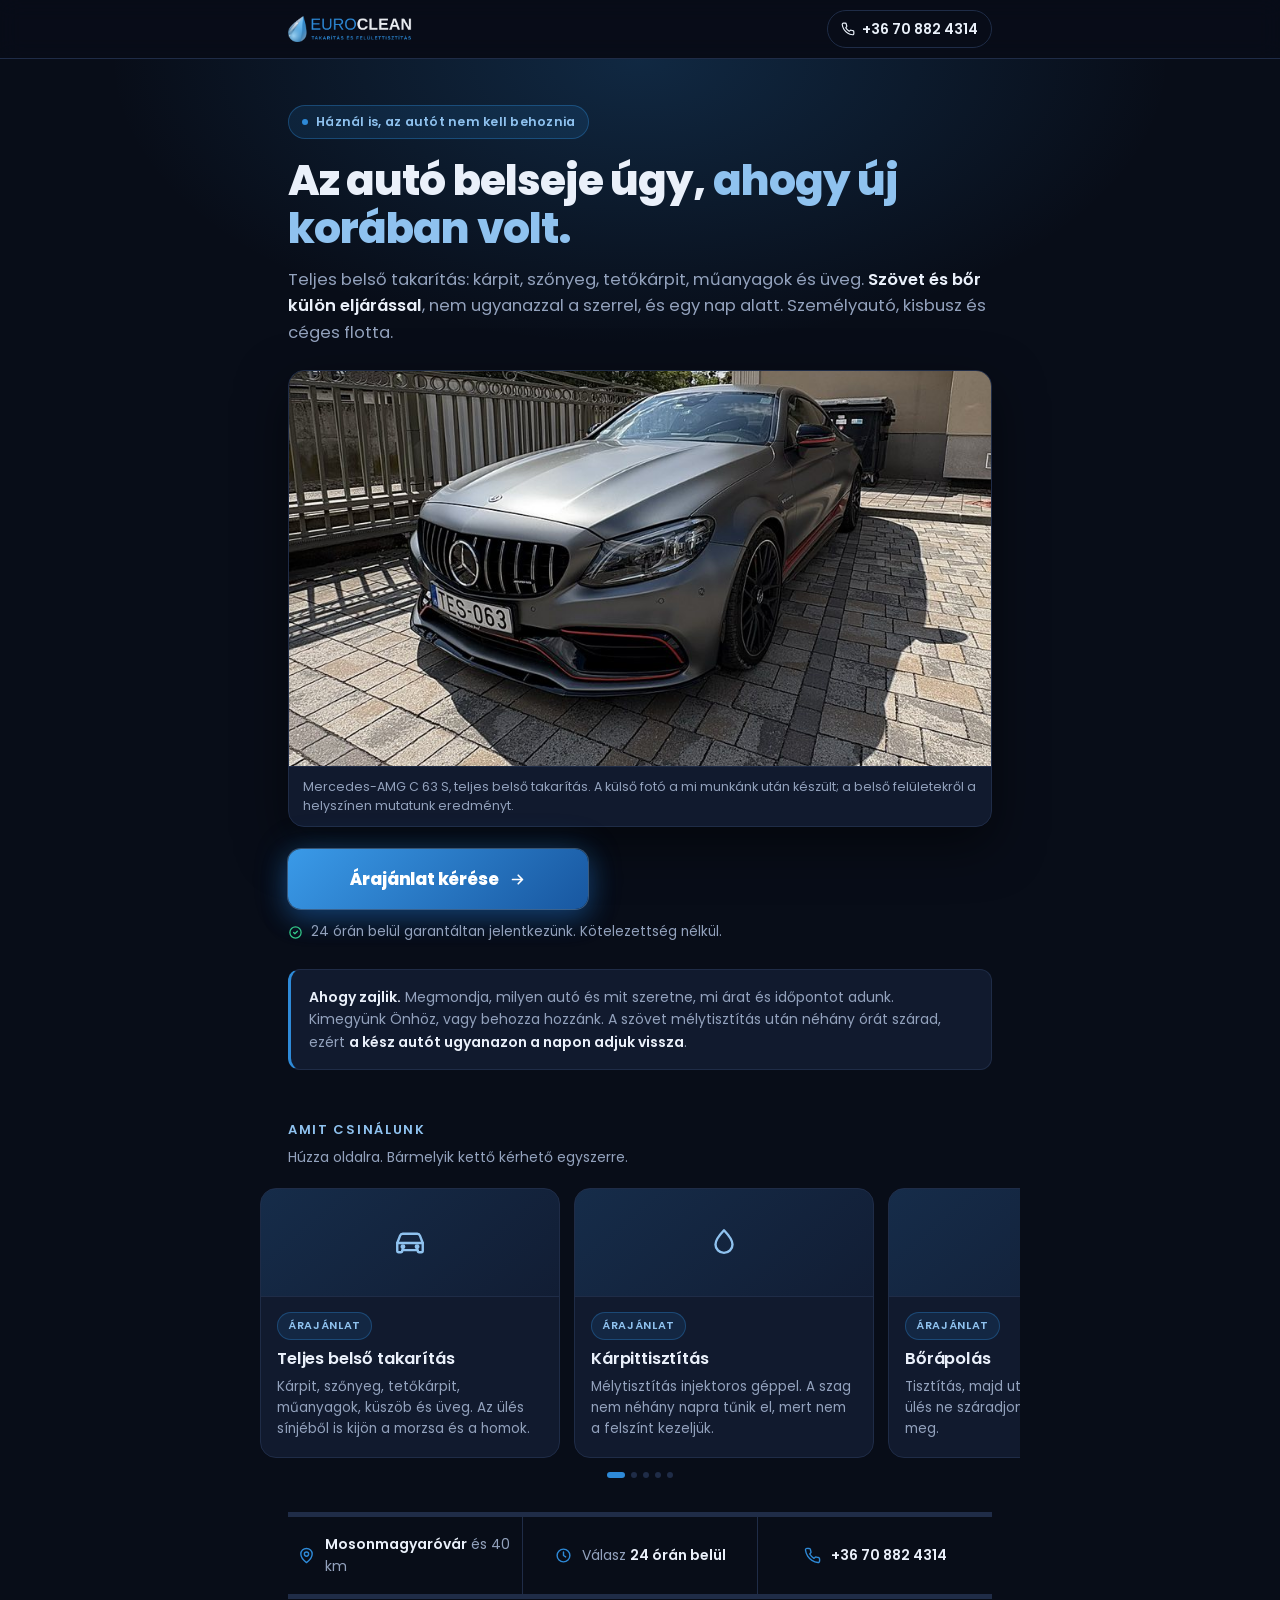
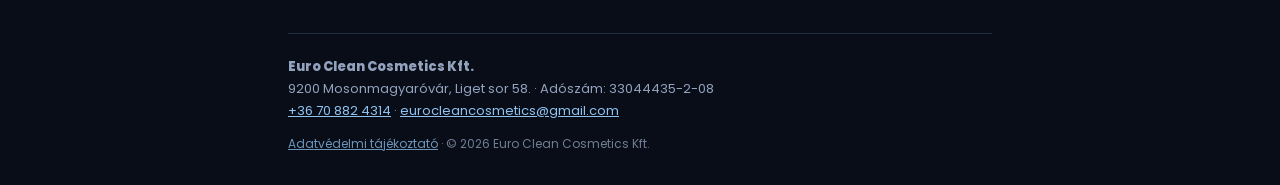
==== auto/index.html @ bf10196d "Add two Meta ad landing pages with CRM lead capture /tisztitas serves the felulet- and lakas- ad set" ====
<!DOCTYPE html>
<html lang="hu">
<head>
<meta charset="utf-8">
<meta name="viewport" content="width=device-width, initial-scale=1">
<title>Autó belső takarítás és kárpittisztítás — Euro Clean Cosmetics</title>
<meta name="description" content="Teljes belső takarítás szövetre és bőrre, külön eljárással, egy nap alatt. Háznál is: az autót nem kell behoznia. Mosonmagyaróvár és 40 km-es körzete.">
<meta name="robots" content="noindex, follow">
<meta name="theme-color" content="#080d18">
<meta property="og:type" content="website">
<meta property="og:title" content="Az autó belseje úgy, ahogy új korában volt">
<meta property="og:description" content="Teljes belső takarítás, szövet és bőr külön eljárással, egy nap alatt. Háznál is.">
<meta property="og:image" content="/img/auto.jpg">
<link rel="preload" href="/assets/fonts/poppins-800-latin-ext.woff2" as="font" type="font/woff2" crossorigin>
<link rel="preload" href="/assets/fonts/poppins-400-latin-ext.woff2" as="font" type="font/woff2" crossorigin>
<link rel="stylesheet" href="/assets/lp.css">
</head>
<body data-page="lp-auto">

<header class="topbar">
  <div class="wrap">
    <img src="/img/logo.png" alt="Euro Clean Cosmetics" width="120" height="26">
    <a class="tel" href="tel:+36708824314">
      <svg viewBox="0 0 24 24" fill="none" stroke="currentColor" stroke-width="2" stroke-linecap="round" stroke-linejoin="round"><path d="M22 16.9v3a2 2 0 0 1-2.2 2 19.8 19.8 0 0 1-8.6-3.1 19.5 19.5 0 0 1-6-6A19.8 19.8 0 0 1 2.1 4.2 2 2 0 0 1 4.1 2h3a2 2 0 0 1 2 1.7c.1 1 .4 1.9.7 2.8a2 2 0 0 1-.5 2.1L8.1 9.9a16 16 0 0 0 6 6l1.3-1.2a2 2 0 0 1 2.1-.5c.9.3 1.8.6 2.8.7a2 2 0 0 1 1.7 2z"/></svg>
      +36 70 882 4314
    </a>
  </div>
</header>

<main>

  <!-- ── hero ────────────────────────────────────────────────────────────── -->
  <section class="hero">
    <div class="wrap">
      <span class="badge alt"><span class="dot"></span> Háznál is, az autót nem kell behoznia</span>

      <h1>Az autó belseje úgy, <em>ahogy új korában volt.</em></h1>

      <p class="lede">
        Teljes belső takarítás: kárpit, szőnyeg, tetőkárpit, műanyagok és üveg.
        <strong>Szövet és bőr külön eljárással</strong>, nem ugyanazzal a szerrel, és
        egy nap alatt. Személyautó, kisbusz és céges flotta.
      </p>

      <figure class="shot">
        <img src="/img/auto.jpg" alt="Mercedes-AMG C 63 S coupé teljes belső takarítás után" width="1080" height="675" fetchpriority="high">
        <figcaption class="cap">Mercedes-AMG C 63 S, teljes belső takarítás. A külső fotó a mi munkánk után készült; a belső felületekről a helyszínen mutatunk eredményt.</figcaption>
      </figure>

      <button class="cta" data-open type="button">
        Árajánlat kérése
        <svg viewBox="0 0 24 24" fill="none" stroke="currentColor" stroke-width="2.4" stroke-linecap="round" stroke-linejoin="round"><path d="M5 12h14M13 6l6 6-6 6"/></svg>
      </button>

      <p class="under-cta">
        <svg viewBox="0 0 24 24" fill="none" stroke="currentColor" stroke-width="2" stroke-linecap="round" stroke-linejoin="round"><path d="M9 12l2 2 4-4"/><circle cx="12" cy="12" r="9"/></svg>
        24 órán belül garantáltan jelentkezünk. Kötelezettség nélkül.
      </p>

      <p class="note alt">
        <b>Ahogy zajlik.</b> Megmondja, milyen autó és mit szeretne, mi árat és időpontot
        adunk. Kimegyünk Önhöz, vagy behozza hozzánk. A szövet mélytisztítás után néhány
        órát szárad, ezért <b>a kész autót ugyanazon a napon adjuk vissza</b>.
      </p>
    </div>
  </section>

  <!-- ── karusszel ───────────────────────────────────────────────────────── -->
  <section class="sec">
    <div class="wrap">
      <div class="sec-head">
        <h2>Amit csinálunk</h2>
        <p>Húzza oldalra. Bármelyik kettő kérhető egyszerre.</p>
      </div>

      <div class="rail">

        <article class="card">
          <div class="icon">
            <svg viewBox="0 0 24 24" fill="none" stroke="currentColor" stroke-width="1.7" stroke-linecap="round" stroke-linejoin="round"><path d="M3 12l2-5.2A2 2 0 0 1 6.9 5.5h10.2a2 2 0 0 1 1.9 1.3L21 12v5.5a1 1 0 0 1-1 1h-1.5a1 1 0 0 1-1-1V17H6.5v.5a1 1 0 0 1-1 1H4a1 1 0 0 1-1-1z"/><path d="M3 12h18"/><circle cx="7" cy="14.6" r=".9"/><circle cx="17" cy="14.6" r=".9"/></svg>
          </div>
          <div class="body">
            <span class="tag quote">Árajánlat</span>
            <h3>Teljes belső takarítás</h3>
            <p>Kárpit, szőnyeg, tetőkárpit, műanyagok, küszöb és üveg. Az ülés sínjéből is kijön a morzsa és a homok.</p>
          </div>
        </article>

        <article class="card">
          <div class="icon">
            <svg viewBox="0 0 24 24" fill="none" stroke="currentColor" stroke-width="1.7" stroke-linecap="round" stroke-linejoin="round"><path d="M12 3s6 6.3 6 10a6 6 0 0 1-12 0c0-3.7 6-10 6-10z"/></svg>
          </div>
          <div class="body">
            <span class="tag quote">Árajánlat</span>
            <h3>Kárpittisztítás</h3>
            <p>Mélytisztítás injektoros géppel. A szag nem néhány napra tűnik el, mert nem a felszínt kezeljük.</p>
          </div>
        </article>

        <article class="card">
          <div class="icon">
            <svg viewBox="0 0 24 24" fill="none" stroke="currentColor" stroke-width="1.7" stroke-linecap="round" stroke-linejoin="round"><path d="M12 3l7 3v5.5c0 4.3-2.9 8.2-7 9.5-4.1-1.3-7-5.2-7-9.5V6z"/><path d="M9.2 12.2l2 2 3.6-3.9"/></svg>
          </div>
          <div class="body">
            <span class="tag quote">Árajánlat</span>
            <h3>Bőrápolás</h3>
            <p>Tisztítás, majd utána ápolás, hogy az ülés ne száradjon ki és ne repedezzen meg.</p>
          </div>
        </article>

        <article class="card">
          <div class="icon">
            <svg viewBox="0 0 24 24" fill="none" stroke="currentColor" stroke-width="1.7" stroke-linecap="round" stroke-linejoin="round"><path d="M11 3.5l1.7 4.3 4.3 1.7-4.3 1.7L11 15.5 9.3 11.2 5 9.5l4.3-1.7z"/><path d="M18.3 14.6l.8 2 2 .8-2 .8-.8 2-.8-2-2-.8 2-.8z"/></svg>
          </div>
          <div class="body">
            <span class="tag quote">Árajánlat</span>
            <h3>Külső-belső csomag</h3>
            <p>Külső mosás, felnik és ablakok a teljes belsővel együtt. Személyautó, kisbusz és furgon.</p>
          </div>
        </article>

        <article class="card">
          <div class="icon">
            <svg viewBox="0 0 24 24" fill="none" stroke="currentColor" stroke-width="1.7" stroke-linecap="round" stroke-linejoin="round"><path d="M2 7h11v9.5H2z"/><path d="M13 10.2h4l3 3v3.3h-7z"/><circle cx="6.6" cy="17.6" r="1.7"/><circle cx="17" cy="17.6" r="1.7"/></svg>
          </div>
          <div class="body">
            <span class="tag quote">Árajánlat</span>
            <h3>Céges flotta</h3>
            <p>A Top Cool Kft. flottáját is mi takarítjuk. Több autó egy kiszállással, céges számlával.</p>
          </div>
        </article>

      </div>
      <div class="dots"></div>

      <div class="band">
        <div>
          <svg viewBox="0 0 24 24" fill="none" stroke="currentColor" stroke-width="2" stroke-linecap="round" stroke-linejoin="round"><path d="M20 10c0 6-8 12-8 12s-8-6-8-12a8 8 0 0 1 16 0z"/><circle cx="12" cy="10" r="3"/></svg>
          <span><b>Mosonmagyaróvár</b> és 40 km</span>
        </div>
        <div>
          <svg viewBox="0 0 24 24" fill="none" stroke="currentColor" stroke-width="2" stroke-linecap="round" stroke-linejoin="round"><circle cx="12" cy="12" r="9"/><path d="M12 7v5l3 2"/></svg>
          <span>Válasz <b>24 órán belül</b></span>
        </div>
        <div>
          <svg viewBox="0 0 24 24" fill="none" stroke="currentColor" stroke-width="2" stroke-linecap="round" stroke-linejoin="round"><path d="M22 16.9v3a2 2 0 0 1-2.2 2 19.8 19.8 0 0 1-8.6-3.1 19.5 19.5 0 0 1-6-6A19.8 19.8 0 0 1 2.1 4.2 2 2 0 0 1 4.1 2h3a2 2 0 0 1 2 1.7c.1 1 .4 1.9.7 2.8a2 2 0 0 1-.5 2.1L8.1 9.9a16 16 0 0 0 6 6l1.3-1.2a2 2 0 0 1 2.1-.5c.9.3 1.8.6 2.8.7a2 2 0 0 1 1.7 2z"/></svg>
          <a href="tel:+36708824314"><b>+36 70 882 4314</b></a>
        </div>
      </div>
    </div>
  </section>

</main>

<footer>
  <div class="wrap">
    <div class="rule"></div>
    <strong>Euro Clean Cosmetics Kft.</strong><br>
    9200 Mosonmagyaróvár, Liget sor 58. &middot; Adószám: 33044435-2-08<br>
    <a href="tel:+36708824314">+36 70 882 4314</a> &middot;
    <a href="mailto:eurocleancosmetics@gmail.com">eurocleancosmetics@gmail.com</a>
    <p class="legal">
      <a href="/adatvedelem">Adatvédelmi tájékoztató</a> &middot;
      &copy; 2026 Euro Clean Cosmetics Kft.
    </p>
  </div>
</footer>

<div class="stick">
  <button class="cta" data-open type="button">
    Árajánlat kérése
    <svg viewBox="0 0 24 24" fill="none" stroke="currentColor" stroke-width="2.4" stroke-linecap="round" stroke-linejoin="round"><path d="M5 12h14M13 6l6 6-6 6"/></svg>
  </button>
</div>

<!-- ── űrlap ─────────────────────────────────────────────────────────────── -->
<div class="sheet" id="sheet" hidden role="dialog" aria-modal="true" aria-labelledby="sheet-title">
  <div class="box">

    <div class="sheet-head">
      <div>
        <h2 id="sheet-title">Árajánlat kérése</h2>
        <p>Négy adat, egy perc. <strong>24 órán belül garantáltan</strong> felvesszük Önnel a kapcsolatot.</p>
      </div>
      <button class="x" data-close type="button" aria-label="Bezárás">&times;</button>
    </div>

    <form id="lead" novalidate>
      <fieldset class="group">
        <legend>Mire kér ajánlatot?</legend>
        <div class="opts">
          <label><input type="radio" name="service" value="Teljes belső takarítás"><span>Teljes belső takarítás</span></label>
          <label><input type="radio" name="service" value="Kárpittisztítás"><span>Kárpittisztítás</span></label>
          <label><input type="radio" name="service" value="Külső-belső csomag"><span>Külső-belső csomag</span></label>
          <label><input type="radio" name="service" value="Céges flotta"><span>Céges flotta</span></label>
        </div>
      </fieldset>

      <div class="field">
        <label for="name">Név</label>
        <input id="name" name="name" type="text" autocomplete="name" placeholder="Kovács Anna" required>
      </div>

      <div class="field">
        <label for="phone">Telefonszám</label>
        <input id="phone" name="phone" type="tel" inputmode="tel" autocomplete="tel" placeholder="+36 30 123 4567" required>
      </div>

      <div class="field">
        <label for="city">Település</label>
        <input id="city" name="city" type="text" autocomplete="address-level2" placeholder="Mosonmagyaróvár" required>
      </div>

      <!-- Mézesbödön. Valódi ember nem tölt ki olyan mezőt, amit nem lát. -->
      <div class="hp" aria-hidden="true">
        <label for="website">Ezt hagyja üresen</label>
        <input id="website" name="website" type="text" tabindex="-1" autocomplete="off">
      </div>

      <div class="err" id="err" hidden></div>

      <button class="cta" type="submit">
        Küldöm
        <svg viewBox="0 0 24 24" fill="none" stroke="currentColor" stroke-width="2.4" stroke-linecap="round" stroke-linejoin="round"><path d="M5 12h14M13 6l6 6-6 6"/></svg>
      </button>

      <p class="gdpr">
        A beküldéssel hozzájárul, hogy a megadott adatokat az ajánlat elkészítéséhez és a
        kapcsolatfelvételhez kezeljük. Részletek az
        <a href="/adatvedelem" target="_blank" rel="noopener">adatvédelmi tájékoztatóban</a>.
      </p>
    </form>

    <div class="done" id="done" hidden>
      <div class="tick">
        <svg viewBox="0 0 24 24" fill="none" stroke="currentColor" stroke-width="2.6" stroke-linecap="round" stroke-linejoin="round"><path d="M5 13l4 4L19 7"/></svg>
      </div>
      <h2>Megkaptuk, köszönjük.</h2>
      <p>24 órán belül jelentkezünk a megadott számon. Ha addig kérdése van, hívjon nyugodtan.</p>
      <a class="tel" href="tel:+36708824314">
        <svg viewBox="0 0 24 24" fill="none" stroke="currentColor" stroke-width="2" stroke-linecap="round" stroke-linejoin="round"><path d="M22 16.9v3a2 2 0 0 1-2.2 2 19.8 19.8 0 0 1-8.6-3.1 19.5 19.5 0 0 1-6-6A19.8 19.8 0 0 1 2.1 4.2 2 2 0 0 1 4.1 2h3a2 2 0 0 1 2 1.7c.1 1 .4 1.9.7 2.8a2 2 0 0 1-.5 2.1L8.1 9.9a16 16 0 0 0 6 6l1.3-1.2a2 2 0 0 1 2.1-.5c.9.3 1.8.6 2.8.7a2 2 0 0 1 1.7 2z"/></svg>
        +36 70 882 4314
      </a>
    </div>

  </div>
</div>

<script src="/assets/lp.js" defer></script>
</body>
</html>
---- assets/lp.css ----
/* ---------------------------------------------------------------------------
   Euro Clean, Meta hirdetési landing oldalak.
   Egy stíluslap mindkét oldalhoz (/tisztitas és /auto), hogy a kettő ne
   tudjon elcsúszni egymástól. Ami oldalanként más, az a HTML-ben van.

   Szín: az ügyfél rekordjából (Primary #1857a0, Secondary #2e8ad8) sötét
   alapra vetítve, ugyanaz a sötét galéria hangulat, mint az adatvédelmi
   tájékoztatón. Betű: Poppins, helyben, nem Google Fontsról.
   --------------------------------------------------------------------------- */

@font-face {
  font-family: 'Poppins'; font-style: normal; font-weight: 400; font-display: swap;
  src: url('/assets/fonts/poppins-400-latin-ext.woff2') format('woff2');
  unicode-range: U+0100-02BA, U+02BD-02C5, U+02C7-02CC, U+02CE-02D7, U+02DD-02FF, U+0304, U+0308, U+0329, U+1D00-1DBF, U+1E00-1E9F, U+1EF2-1EFF, U+2020, U+20A0-20AB, U+20AD-20C0, U+2113, U+2C60-2C7F, U+A720-A7FF;
}
@font-face {
  font-family: 'Poppins'; font-style: normal; font-weight: 400; font-display: swap;
  src: url('/assets/fonts/poppins-400-latin.woff2') format('woff2');
  unicode-range: U+0000-00FF, U+0131, U+0152-0153, U+02BB-02BC, U+02C6, U+02DA, U+02DC, U+0304, U+0308, U+0329, U+2000-206F, U+20AC, U+2122, U+2191, U+2193, U+2212, U+2215, U+FEFF, U+FFFD;
}
@font-face {
  font-family: 'Poppins'; font-style: normal; font-weight: 600; font-display: swap;
  src: url('/assets/fonts/poppins-600-latin-ext.woff2') format('woff2');
  unicode-range: U+0100-02BA, U+02BD-02C5, U+02C7-02CC, U+02CE-02D7, U+02DD-02FF, U+0304, U+0308, U+0329, U+1D00-1DBF, U+1E00-1E9F, U+1EF2-1EFF, U+2020, U+20A0-20AB, U+20AD-20C0, U+2113, U+2C60-2C7F, U+A720-A7FF;
}
@font-face {
  font-family: 'Poppins'; font-style: normal; font-weight: 600; font-display: swap;
  src: url('/assets/fonts/poppins-600-latin.woff2') format('woff2');
  unicode-range: U+0000-00FF, U+0131, U+0152-0153, U+02BB-02BC, U+02C6, U+02DA, U+02DC, U+0304, U+0308, U+0329, U+2000-206F, U+20AC, U+2122, U+2191, U+2193, U+2212, U+2215, U+FEFF, U+FFFD;
}
@font-face {
  font-family: 'Poppins'; font-style: normal; font-weight: 800; font-display: swap;
  src: url('/assets/fonts/poppins-800-latin-ext.woff2') format('woff2');
  unicode-range: U+0100-02BA, U+02BD-02C5, U+02C7-02CC, U+02CE-02D7, U+02DD-02FF, U+0304, U+0308, U+0329, U+1D00-1DBF, U+1E00-1E9F, U+1EF2-1EFF, U+2020, U+20A0-20AB, U+20AD-20C0, U+2113, U+2C60-2C7F, U+A720-A7FF;
}
@font-face {
  font-family: 'Poppins'; font-style: normal; font-weight: 800; font-display: swap;
  src: url('/assets/fonts/poppins-800-latin.woff2') format('woff2');
  unicode-range: U+0000-00FF, U+0131, U+0152-0153, U+02BB-02BC, U+02C6, U+02DA, U+02DC, U+0304, U+0308, U+0329, U+2000-206F, U+20AC, U+2122, U+2191, U+2193, U+2212, U+2215, U+FEFF, U+FFFD;
}

:root {
  --bg: #080d18;
  --bg-soft: #0d1425;
  --panel: #111a2e;
  --line: #1f2c47;
  --ink: #eaf0fa;
  --muted: #93a2bd;
  --brand: #1857a0;
  --accent: #2e8ad8;
  --accent-soft: #8fc2ef;
  --free: #34c88a;
  --radius: 16px;
  --pad: 20px;
}

* { margin: 0; padding: 0; box-sizing: border-box; }
html { scroll-behavior: smooth; -webkit-text-size-adjust: 100%; }
body {
  background: var(--bg);
  color: var(--ink);
  font-family: 'Poppins', -apple-system, BlinkMacSystemFont, 'Segoe UI', sans-serif;
  font-size: 16px;
  line-height: 1.6;
  -webkit-font-smoothing: antialiased;
  /* A mobil sticky sáv magassága, hogy a footer ne kerüljön alá. */
  padding-bottom: 88px;
  overflow-x: hidden;
}
/* A height:auto kell: a <img height="..."> attribútum különben legyőzi az aspect-ratio-t. */
img { max-width: 100%; height: auto; display: block; }
a { color: var(--accent-soft); }

.wrap { width: 100%; max-width: 620px; margin: 0 auto; padding: 0 var(--pad); }

/* ── fejléc ───────────────────────────────────────────────────────────────── */

.topbar {
  position: sticky; top: 0; z-index: 30;
  background: rgba(8, 13, 24, .88);
  backdrop-filter: blur(10px);
  border-bottom: 1px solid var(--line);
}
.topbar .wrap {
  display: flex; align-items: center; justify-content: space-between;
  gap: 12px; height: 58px;
}
.topbar img { height: 26px; width: auto; }
.tel {
  display: inline-flex; align-items: center; gap: 7px;
  font-size: 14px; font-weight: 600; color: var(--ink); text-decoration: none;
  border: 1px solid var(--line); border-radius: 999px; padding: 7px 13px;
  white-space: nowrap;
}
.tel svg { width: 14px; height: 14px; flex: none; }

/* ── hero ─────────────────────────────────────────────────────────────────── */

.hero { padding: 30px 0 8px; }
/* A derengés a hero mögött. Szándékosan left/right 0, nem egy 780px széles,
   középre húzott doboz: az kilógna a nézetből, és a mobil Safari ilyenkor
   oldalra húzhatóvá teszi az oldalt az overflow-x: hidden ellenére is. */
.hero::before {
  content: ''; position: absolute; left: 0; right: 0; top: 0;
  height: 420px; pointer-events: none; z-index: -1;
  background: radial-gradient(ellipse 780px 420px at 50% 0%, rgba(46, 138, 216, .22), transparent 68%);
}
.hero { position: relative; }

.badge {
  display: inline-flex; align-items: center; gap: 8px;
  font-size: 12.5px; font-weight: 600; letter-spacing: .02em;
  color: #bdf0d8; background: rgba(52, 200, 138, .12);
  border: 1px solid rgba(52, 200, 138, .38);
  border-radius: 999px; padding: 6px 13px; margin-bottom: 18px;
}
.badge .dot { width: 6px; height: 6px; border-radius: 50%; background: var(--free); flex: none; }

/* Az autós oldalon nincs ingyenes próba, ezért ott a jelvény nem zöld. */
.badge.alt { color: var(--accent-soft); background: rgba(46, 138, 216, .12); border-color: rgba(46, 138, 216, .36); }
.badge.alt .dot { background: var(--accent); }

h1 {
  font-size: clamp(30px, 8.2vw, 42px);
  font-weight: 800; line-height: 1.14; letter-spacing: -.022em;
  margin-bottom: 14px;
}
h1 em { font-style: normal; color: var(--accent-soft); }
.lede { color: var(--muted); font-size: 16.5px; }
.lede strong { color: var(--ink); font-weight: 600; }

.shot {
  margin: 24px 0 0;
  border-radius: var(--radius); overflow: hidden;
  border: 1px solid var(--line);
  background: var(--panel);
  box-shadow: 0 18px 50px rgba(0, 0, 0, .5);
}
.shot img { width: 100%; height: auto; aspect-ratio: 16 / 10; object-fit: cover; }
.shot .cap {
  font-size: 12.5px; color: var(--muted); line-height: 1.5;
  padding: 11px 14px; border-top: 1px solid var(--line);
}

/* ── CTA ──────────────────────────────────────────────────────────────────── */

.cta {
  display: flex; align-items: center; justify-content: center; gap: 10px;
  width: 100%; margin-top: 22px;
  font-family: inherit; font-size: 17px; font-weight: 700; letter-spacing: -.01em;
  color: #fff; text-decoration: none; cursor: pointer;
  border: 0; border-radius: 13px; padding: 17px 22px;
  background: linear-gradient(135deg, #3a9ae8 0%, #1857a0 100%);
  box-shadow:
    0 0 0 1px rgba(143, 194, 239, .34),
    0 10px 26px rgba(24, 87, 160, .48),
    0 0 34px rgba(46, 138, 216, .26);
  animation: cta-glow 3.4s ease-in-out infinite;
  -webkit-tap-highlight-color: transparent;
}
.cta svg { width: 17px; height: 17px; flex: none; }
.cta:active { transform: translateY(1px); }

@keyframes cta-glow {
  0%, 100% { box-shadow: 0 0 0 1px rgba(143,194,239,.34), 0 10px 26px rgba(24,87,160,.48), 0 0 34px rgba(46,138,216,.26); }
  50%      { box-shadow: 0 0 0 1px rgba(143,194,239,.52), 0 10px 30px rgba(24,87,160,.58), 0 0 56px rgba(46,138,216,.44); }
}
@media (prefers-reduced-motion: reduce) { .cta { animation: none; } html { scroll-behavior: auto; } }

.under-cta {
  display: flex; align-items: center; justify-content: center; gap: 8px;
  margin-top: 12px; font-size: 13.5px; color: var(--muted); text-align: center;
}
.under-cta svg { width: 15px; height: 15px; color: var(--free); flex: none; }

/* ── ajánlat magyarázó doboz ──────────────────────────────────────────────── */

.note {
  margin-top: 26px; padding: 16px 18px;
  background: var(--panel); border: 1px solid var(--line);
  border-left: 3px solid var(--free); border-radius: 12px;
  font-size: 14px; line-height: 1.6; color: var(--muted);
}
.note b { color: var(--ink); font-weight: 600; }
.note.alt { border-left-color: var(--accent); }

/* ── karusszel ────────────────────────────────────────────────────────────── */

.sec { padding: 42px 0 0; }
.sec-head { margin-bottom: 16px; }
.sec-head h2 {
  font-size: 13px; font-weight: 600; letter-spacing: .13em; text-transform: uppercase;
  color: var(--accent-soft);
}
.sec-head p { font-size: 14px; color: var(--muted); margin-top: 5px; }

.rail {
  display: flex; gap: 14px;
  overflow-x: auto; scroll-snap-type: x mandatory;
  -webkit-overflow-scrolling: touch; scrollbar-width: none;
  /* A sáv széltől szélig fut, a kártyák viszont a szöveggel egy vonalban indulnak. */
  margin: 0 calc(var(--pad) * -1);
  padding: 4px var(--pad) 18px;
}
.rail::-webkit-scrollbar { display: none; }

.card {
  flex: 0 0 79%; max-width: 310px;
  scroll-snap-align: start;
  background: var(--panel); border: 1px solid var(--line);
  border-radius: var(--radius); overflow: hidden;
  display: flex; flex-direction: column;
}
.card > img { width: 100%; aspect-ratio: 4 / 3; object-fit: cover; }
.card .body { padding: 15px 16px 17px; display: flex; flex-direction: column; gap: 8px; flex: 1; }
.card h3 { font-size: 16.5px; font-weight: 600; line-height: 1.3; letter-spacing: -.01em; }
.card p { font-size: 13.5px; color: var(--muted); line-height: 1.55; }

.tag {
  align-self: flex-start;
  font-size: 11px; font-weight: 600; letter-spacing: .06em; text-transform: uppercase;
  border-radius: 999px; padding: 4px 10px;
}
.tag.free { color: #bdf0d8; background: rgba(52, 200, 138, .13); border: 1px solid rgba(52, 200, 138, .4); }
.tag.quote { color: var(--accent-soft); background: rgba(46, 138, 216, .12); border: 1px solid rgba(46, 138, 216, .34); }

/* Ikonos kártya, ott ahol nincs valódi fotó. Lásd README. */
.card .icon {
  height: 108px; display: flex; align-items: center; justify-content: center;
  background: linear-gradient(140deg, rgba(46, 138, 216, .16), rgba(24, 87, 160, .05));
  border-bottom: 1px solid var(--line);
}
.card .icon svg { width: 34px; height: 34px; color: var(--accent-soft); }

.dots { display: flex; justify-content: center; gap: 6px; margin-top: -4px; }
.dots span {
  width: 6px; height: 6px; border-radius: 50%; background: var(--line);
  transition: background .2s, width .2s;
}
.dots span.on { background: var(--accent); width: 18px; border-radius: 3px; }

/* ── info sáv ─────────────────────────────────────────────────────────────── */

.band {
  margin-top: 34px; padding: 4px 0;
  border-top: 1px solid var(--line); border-bottom: 1px solid var(--line);
  display: grid; gap: 1px; background: var(--line);
}
.band div {
  background: var(--bg); padding: 14px 4px;
  display: flex; align-items: center; gap: 10px;
  font-size: 14px; color: var(--muted);
}
.band svg { width: 17px; height: 17px; color: var(--accent); flex: none; }
.band b { color: var(--ink); font-weight: 600; }
.band a { color: inherit; text-decoration: none; }

/* ── footer ───────────────────────────────────────────────────────────────── */

footer { padding: 34px 0 30px; font-size: 13px; color: var(--muted); line-height: 1.7; }
footer .rule { height: 1px; background: var(--line); margin-bottom: 22px; }
footer a { color: var(--accent-soft); }
footer .legal { margin-top: 12px; font-size: 12px; opacity: .75; }

/* ── mobil sticky sáv ─────────────────────────────────────────────────────── */

.stick {
  position: fixed; left: 0; right: 0; bottom: 0; z-index: 40;
  background: rgba(8, 13, 24, .93); backdrop-filter: blur(12px);
  border-top: 1px solid var(--line);
  padding: 11px var(--pad) calc(11px + env(safe-area-inset-bottom));
  display: flex; justify-content: center;
}
.stick .cta { max-width: 580px; margin-top: 0; padding: 15px 22px; font-size: 16px; }

/* ── űrlap ────────────────────────────────────────────────────────────────── */

.sheet {
  position: fixed; inset: 0; z-index: 60;
  background: rgba(4, 7, 14, .72); backdrop-filter: blur(4px);
  display: flex; align-items: flex-end; justify-content: center;
  opacity: 0; pointer-events: none; transition: opacity .18s ease;
}
.sheet.open { opacity: 1; pointer-events: auto; }
.sheet[hidden] { display: none; }

.sheet .box {
  width: 100%; max-width: 560px; max-height: 94vh; overflow-y: auto;
  background: var(--bg-soft); border: 1px solid var(--line);
  border-radius: 20px 20px 0 0;
  padding: 24px var(--pad) calc(26px + env(safe-area-inset-bottom));
  transform: translateY(16px); transition: transform .22s cubic-bezier(.2, .8, .3, 1);
}
.sheet.open .box { transform: translateY(0); }

.sheet-head { display: flex; align-items: flex-start; justify-content: space-between; gap: 14px; }
.sheet-head h2 { font-size: 22px; font-weight: 800; letter-spacing: -.02em; line-height: 1.2; }
.sheet-head p { font-size: 14px; color: var(--muted); margin-top: 7px; }
.x {
  flex: none; width: 34px; height: 34px; border-radius: 50%; cursor: pointer;
  background: var(--panel); border: 1px solid var(--line); color: var(--muted);
  font-size: 19px; line-height: 1; display: grid; place-items: center;
}

form { margin-top: 20px; display: grid; gap: 15px; }
.field > label, .group > legend {
  display: block; font-size: 13px; font-weight: 600; color: var(--ink); margin-bottom: 7px;
}
.field input {
  width: 100%; font-family: inherit; font-size: 16px; color: var(--ink);
  background: var(--panel); border: 1px solid var(--line); border-radius: 11px;
  padding: 14px 14px;
}
.field input::placeholder { color: #5f6e88; }
.field input:focus { outline: none; border-color: var(--accent); box-shadow: 0 0 0 3px rgba(46, 138, 216, .18); }

.group { border: 0; }
.opts { display: grid; grid-template-columns: 1fr 1fr; gap: 8px; }
.opts label {
  position: relative; display: flex; align-items: center; justify-content: center;
  text-align: center; min-height: 52px; padding: 9px 10px; cursor: pointer;
  font-size: 13.5px; font-weight: 600; line-height: 1.3;
  background: var(--panel); border: 1px solid var(--line); border-radius: 11px;
  transition: border-color .15s, background .15s;
}
.opts input { position: absolute; opacity: 0; width: 0; height: 0; }
.opts input:checked + span { color: #fff; }
/* A .on osztályt a JS teszi rá. A :has() ugyanezt adja ott, ahol támogatott,
   de a kettő közül az osztály az, amiben minden böngészőn megbízhatunk. */
.opts label.on,
.opts label:has(input:checked) {
  border-color: var(--accent); background: rgba(46, 138, 216, .16);
  box-shadow: 0 0 0 1px var(--accent) inset;
}
.opts label.on span { color: #fff; }
.opts label:has(input:focus-visible) { box-shadow: 0 0 0 3px rgba(46, 138, 216, .25); }

.hp { position: absolute; left: -9999px; width: 1px; height: 1px; overflow: hidden; }

.err {
  font-size: 13.5px; color: #ffb4b4; background: rgba(220, 70, 70, .12);
  border: 1px solid rgba(220, 70, 70, .34); border-radius: 10px; padding: 11px 13px;
  line-height: 1.5;
}
.err a { color: #ffd4d4; font-weight: 600; }
.err[hidden] { display: none; }

.gdpr { font-size: 12px; color: var(--muted); line-height: 1.55; }
.gdpr a { color: var(--accent-soft); }

.done { text-align: center; padding: 18px 0 6px; }
.done .tick {
  width: 54px; height: 54px; margin: 0 auto 16px; border-radius: 50%;
  display: grid; place-items: center;
  background: rgba(52, 200, 138, .14); border: 1px solid rgba(52, 200, 138, .4);
}
.done .tick svg { width: 26px; height: 26px; color: var(--free); }
.done h2 { font-size: 21px; font-weight: 800; letter-spacing: -.02em; }
.done p { font-size: 14.5px; color: var(--muted); margin-top: 9px; }
.done .tel { margin-top: 20px; }
.done[hidden] { display: none; }

/* ── nagyobb kijelző ──────────────────────────────────────────────────────── */

@media (min-width: 720px) {
  :root { --pad: 28px; }
  body { padding-bottom: 0; }
  .wrap { max-width: 760px; }
  .hero { padding-top: 46px; }
  .shot img { aspect-ratio: 16 / 9; }
  .cta { width: auto; min-width: 300px; }
  .under-cta { justify-content: flex-start; }
  .band { grid-template-columns: repeat(3, 1fr); }
  .band div { justify-content: center; padding: 16px 10px; }
  .card { flex-basis: 300px; }
  .stick { display: none; }
  .sheet { align-items: center; padding: 24px; }
  .sheet .box { border-radius: 20px; }
}
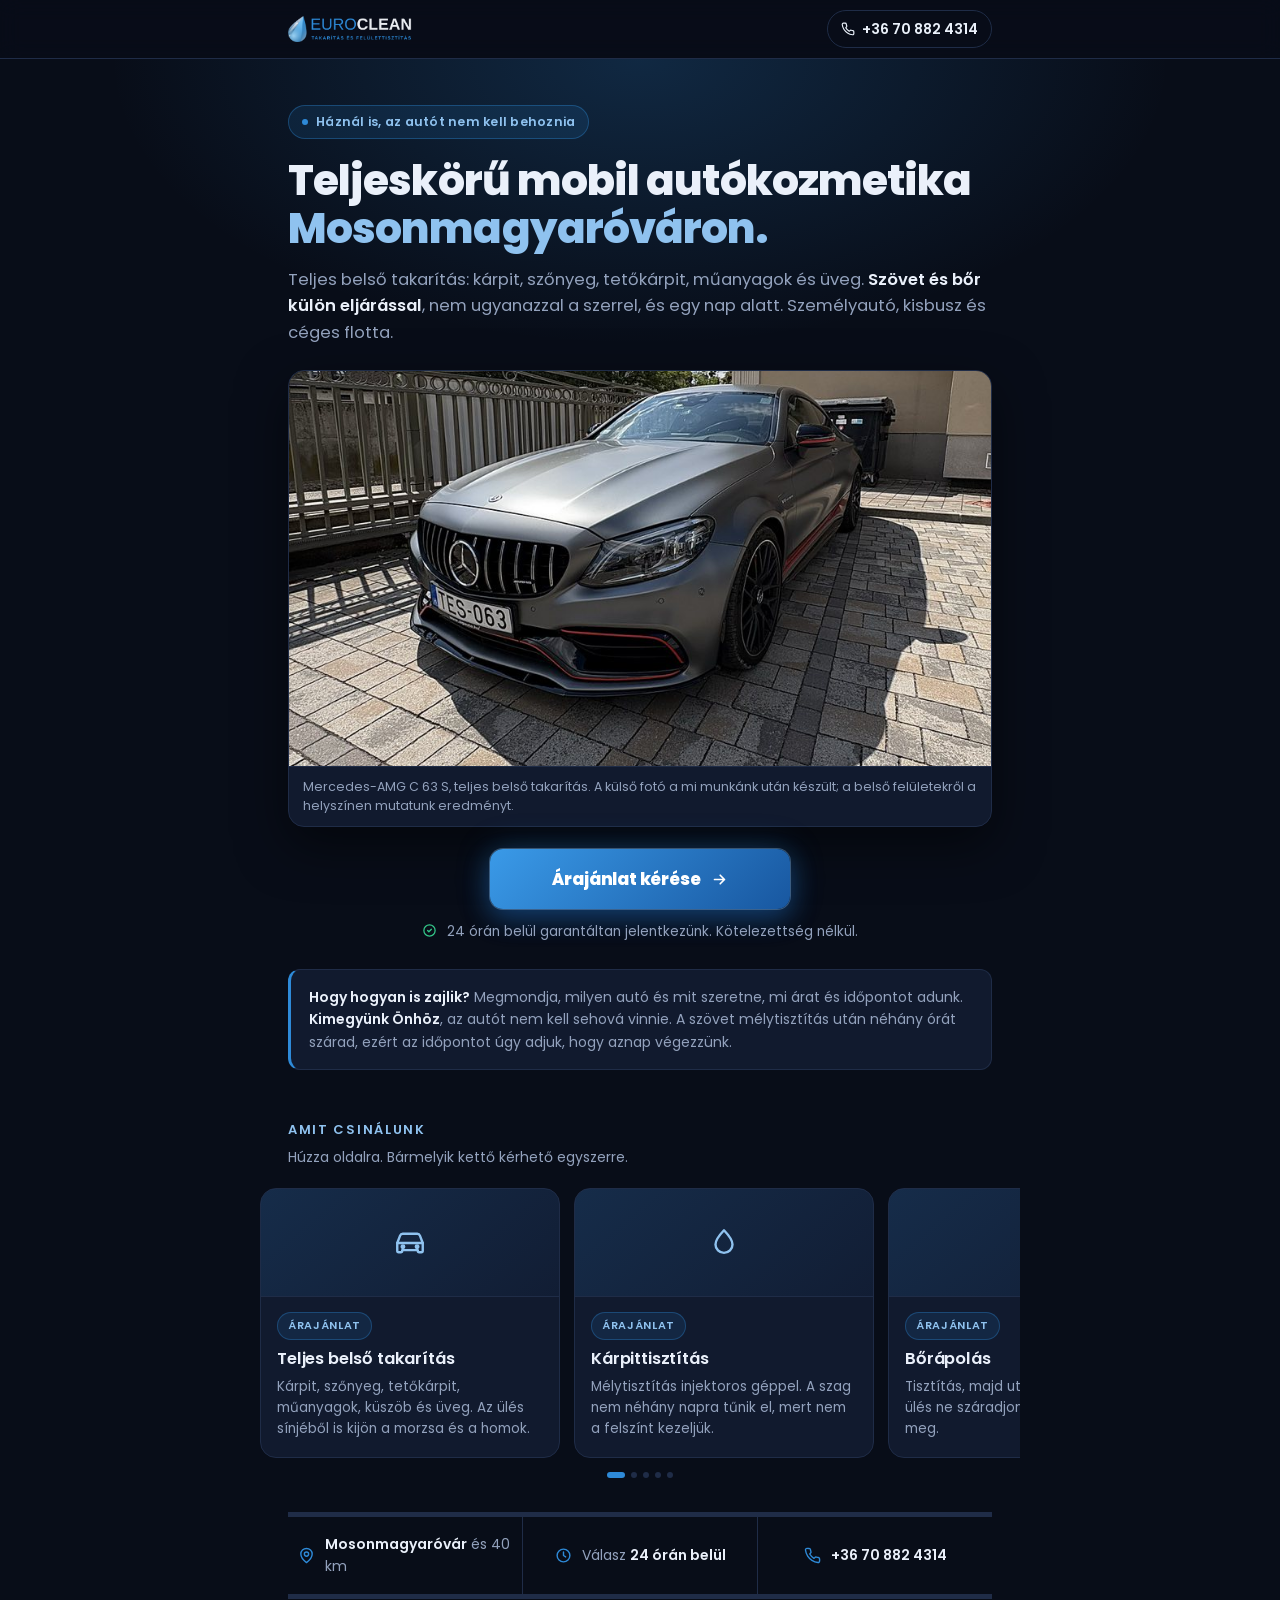
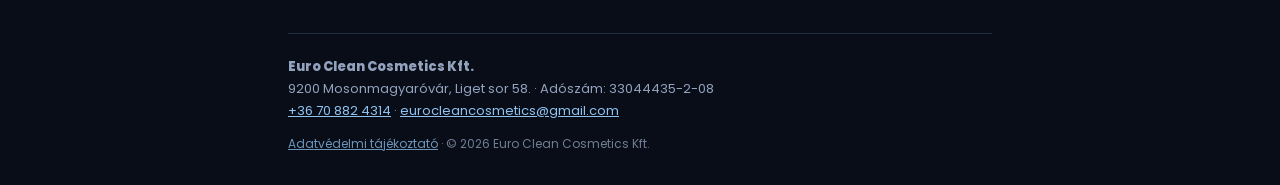
==== commit 76be3049: "Centre the CTAs, rework the /auto hero, crop the white frame off two photos The CTA buttons now sit " ====
--- a/auto/index.html
+++ b/auto/index.html
@@ -8,7 +8,7 @@
 <meta name="robots" content="noindex, follow">
 <meta name="theme-color" content="#080d18">
 <meta property="og:type" content="website">
-<meta property="og:title" content="Az autó belseje úgy, ahogy új korában volt">
+<meta property="og:title" content="Teljeskörű mobil autókozmetika Mosonmagyaróváron">
 <meta property="og:description" content="Teljes belső takarítás, szövet és bőr külön eljárással, egy nap alatt. Háznál is.">
 <meta property="og:image" content="/img/auto.jpg">
 <link rel="preload" href="/assets/fonts/poppins-800-latin-ext.woff2" as="font" type="font/woff2" crossorigin>
@@ -34,7 +34,7 @@
     <div class="wrap">
       <span class="badge alt"><span class="dot"></span> Háznál is, az autót nem kell behoznia</span>
 
-      <h1>Az autó belseje úgy, <em>ahogy új korában volt.</em></h1>
+      <h1>Teljeskörű mobil autókozmetika <em>Mosonmagyaróváron.</em></h1>
 
       <p class="lede">
         Teljes belső takarítás: kárpit, szőnyeg, tetőkárpit, műanyagok és üveg.
@@ -58,9 +58,10 @@
       </p>
 
       <p class="note alt">
-        <b>Ahogy zajlik.</b> Megmondja, milyen autó és mit szeretne, mi árat és időpontot
-        adunk. Kimegyünk Önhöz, vagy behozza hozzánk. A szövet mélytisztítás után néhány
-        órát szárad, ezért <b>a kész autót ugyanazon a napon adjuk vissza</b>.
+        <b>Hogy hogyan is zajlik?</b> Megmondja, milyen autó és mit szeretne, mi árat és
+        időpontot adunk. <b>Kimegyünk Önhöz</b>, az autót nem kell sehová vinnie. A szövet
+        mélytisztítás után néhány órát szárad, ezért az időpontot úgy adjuk, hogy aznap
+        végezzünk.
       </p>
     </div>
   </section>
--- a/assets/lp.css
+++ b/assets/lp.css
@@ -146,7 +146,8 @@
 
 .cta {
   display: flex; align-items: center; justify-content: center; gap: 10px;
-  width: 100%; margin-top: 22px;
+  /* Az auto oldalmargó tartja középen ott, ahol a gomb nem teljes szélességű. */
+  width: 100%; margin: 22px auto 0;
   font-family: inherit; font-size: 17px; font-weight: 700; letter-spacing: -.01em;
   color: #fff; text-decoration: none; cursor: pointer;
   border: 0; border-radius: 13px; padding: 17px 22px;
@@ -168,10 +169,13 @@
 @media (prefers-reduced-motion: reduce) { .cta { animation: none; } html { scroll-behavior: auto; } }
 
 .under-cta {
-  display: flex; align-items: center; justify-content: center; gap: 8px;
-  margin-top: 12px; font-size: 13.5px; color: var(--muted); text-align: center;
-}
-.under-cta svg { width: 15px; height: 15px; color: var(--free); flex: none; }
+  margin-top: 12px; font-size: 13.5px; color: var(--muted);
+  text-align: center; text-wrap: balance;
+}
+.under-cta svg {
+  width: 15px; height: 15px; color: var(--free);
+  display: inline-block; vertical-align: -2px; margin-right: 6px;
+}
 
 /* ── ajánlat magyarázó doboz ──────────────────────────────────────────────── */
 
@@ -271,7 +275,7 @@
   padding: 11px var(--pad) calc(11px + env(safe-area-inset-bottom));
   display: flex; justify-content: center;
 }
-.stick .cta { max-width: 580px; margin-top: 0; padding: 15px 22px; font-size: 16px; }
+.stick .cta { max-width: 580px; margin: 0 auto; padding: 15px 22px; font-size: 16px; }
 
 /* ── űrlap ────────────────────────────────────────────────────────────────── */
 
@@ -369,7 +373,6 @@
   .hero { padding-top: 46px; }
   .shot img { aspect-ratio: 16 / 9; }
   .cta { width: auto; min-width: 300px; }
-  .under-cta { justify-content: flex-start; }
   .band { grid-template-columns: repeat(3, 1fr); }
   .band div { justify-content: center; padding: 16px 10px; }
   .card { flex-basis: 300px; }
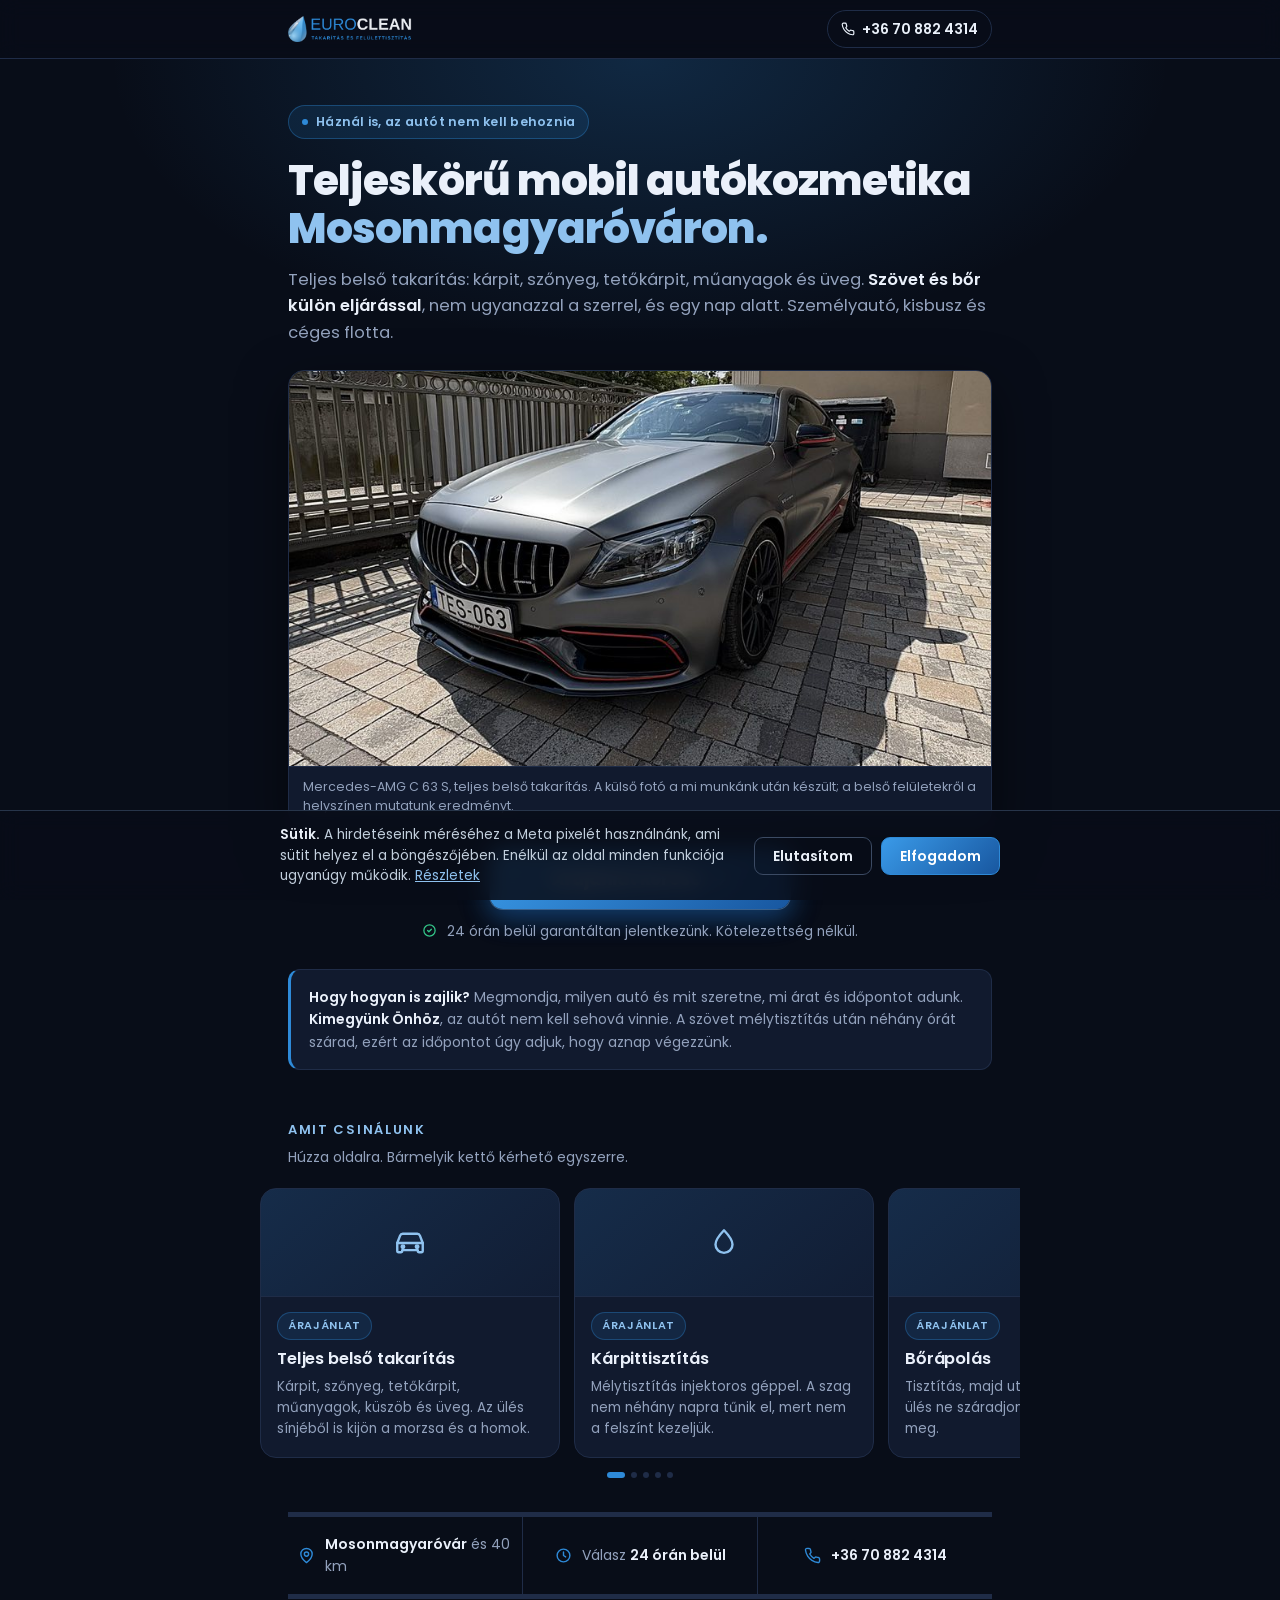
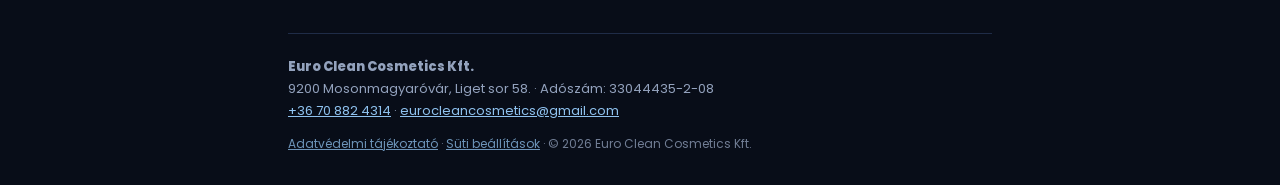
==== commit d13b5021: "Gate the Meta pixel behind a consent bar The pixel was loading on every page view with no consent st" ====
--- a/auto/index.html
+++ b/auto/index.html
@@ -1,6 +1,7 @@
 <!DOCTYPE html>
 <html lang="hu">
 <head>
+<meta name="facebook-domain-verification" content="nz9waoa50f03aoi9w96sn598ranehk" />
 <meta charset="utf-8">
 <meta name="viewport" content="width=device-width, initial-scale=1">
 <title>Autó belső takarítás és kárpittisztítás — Euro Clean Cosmetics</title>
@@ -14,6 +15,8 @@
 <link rel="preload" href="/assets/fonts/poppins-800-latin-ext.woff2" as="font" type="font/woff2" crossorigin>
 <link rel="preload" href="/assets/fonts/poppins-400-latin-ext.woff2" as="font" type="font/woff2" crossorigin>
 <link rel="stylesheet" href="/assets/lp.css">
+<link rel="stylesheet" href="/assets/consent.css">
+<script src="/assets/consent.js" defer></script>
 </head>
 <body data-page="lp-auto">
 
@@ -162,6 +165,7 @@
     <a href="mailto:eurocleancosmetics@gmail.com">eurocleancosmetics@gmail.com</a>
     <p class="legal">
       <a href="/adatvedelem">Adatvédelmi tájékoztató</a> &middot;
+      <a href="#" data-cookie-settings>Süti beállítások</a> &middot;
       &copy; 2026 Euro Clean Cosmetics Kft.
     </p>
   </div>
@@ -227,7 +231,8 @@
 
       <p class="gdpr">
         A beküldéssel hozzájárul, hogy a megadott adatokat az ajánlat elkészítéséhez és a
-        kapcsolatfelvételhez kezeljük. Részletek az
+        kapcsolatfelvételhez kezeljük, és hogy hirdetéseink méréséhez a telefonszáma
+        titkosított formában a Meta felé továbbításra kerüljön. Részletek az
         <a href="/adatvedelem" target="_blank" rel="noopener">adatvédelmi tájékoztatóban</a>.
       </p>
     </form>
--- a/assets/consent.css
+++ b/assets/consent.css
@@ -0,0 +1,71 @@
+/* ---------------------------------------------------------------------------
+   Süti hozzájárulás sáv.
+
+   Mindhárom oldalon fut, és a két oldal két különböző stíluslapot használ
+   (a landing oldalak az lp.css-t, a tájékoztató a sajátját). Ezért itt
+   egyetlen token sincs: minden érték konkrét, hogy a sáv bárhol ugyanúgy
+   nézzen ki. Mindkét alap sötét, tehát egy sötét sáv mindkettőn megáll.
+
+   A saját osztálynevek `eck-` előtagot kapnak, hogy ne ütközzenek se a
+   `components.css` elemkészletével, se a tájékoztató saját osztályaival.
+   --------------------------------------------------------------------------- */
+
+.eck {
+  position: fixed; left: 0; right: 0; bottom: 0; z-index: 9999;
+  display: flex; justify-content: center;
+  padding: 14px 16px calc(14px + env(safe-area-inset-bottom));
+  background: rgba(8, 13, 24, .96);
+  border-top: 1px solid #27354a;
+  font-family: 'Poppins', -apple-system, BlinkMacSystemFont, 'Segoe UI', sans-serif;
+  color: #e9eff7;
+  transform: translateY(100%);
+  transition: transform .24s cubic-bezier(.2, .8, .3, 1);
+}
+.eck.eck-in { transform: translateY(0); }
+.eck[hidden] { display: none; }
+
+@supports (backdrop-filter: blur(10px)) {
+  .eck { background: rgba(8, 13, 24, .88); backdrop-filter: blur(10px); }
+}
+
+.eck-box {
+  width: 100%; max-width: 720px;
+  display: flex; flex-wrap: wrap; align-items: center; gap: 12px 18px;
+}
+
+.eck-text {
+  flex: 1 1 320px; min-width: 0;
+  font-size: 13.5px; line-height: 1.5; color: #c2cfdd; margin: 0;
+}
+.eck-text b { color: #e9eff7; font-weight: 600; }
+.eck-text a { color: #8fc2ef; }
+
+.eck-actions { display: flex; gap: 9px; flex: 0 0 auto; }
+
+/* A két gomb szándékosan egyforma méretű és súlyú: az elutasításnak
+   ugyanolyan könnyűnek kell lennie, mint az elfogadásnak. */
+.eck-btn {
+  font-family: inherit; font-size: 14px; font-weight: 600; line-height: 1;
+  padding: 11px 18px; border-radius: 9px; cursor: pointer;
+  white-space: nowrap; -webkit-tap-highlight-color: transparent;
+}
+.eck-yes {
+  color: #fff; border: 1px solid #2e8ad8;
+  background: linear-gradient(135deg, #3a9ae8, #1857a0);
+}
+.eck-no {
+  color: #e9eff7; border: 1px solid #3b4a63; background: transparent;
+}
+.eck-no:hover { border-color: #5a6c8a; }
+.eck-btn:focus-visible { outline: 2px solid #8fc2ef; outline-offset: 2px; }
+.eck-btn:active { transform: translateY(1px); }
+
+@media (max-width: 560px) {
+  .eck-box { gap: 12px; }
+  .eck-actions { width: 100%; }
+  .eck-btn { flex: 1; text-align: center; }
+}
+
+@media (prefers-reduced-motion: reduce) {
+  .eck { transition: none; }
+}
